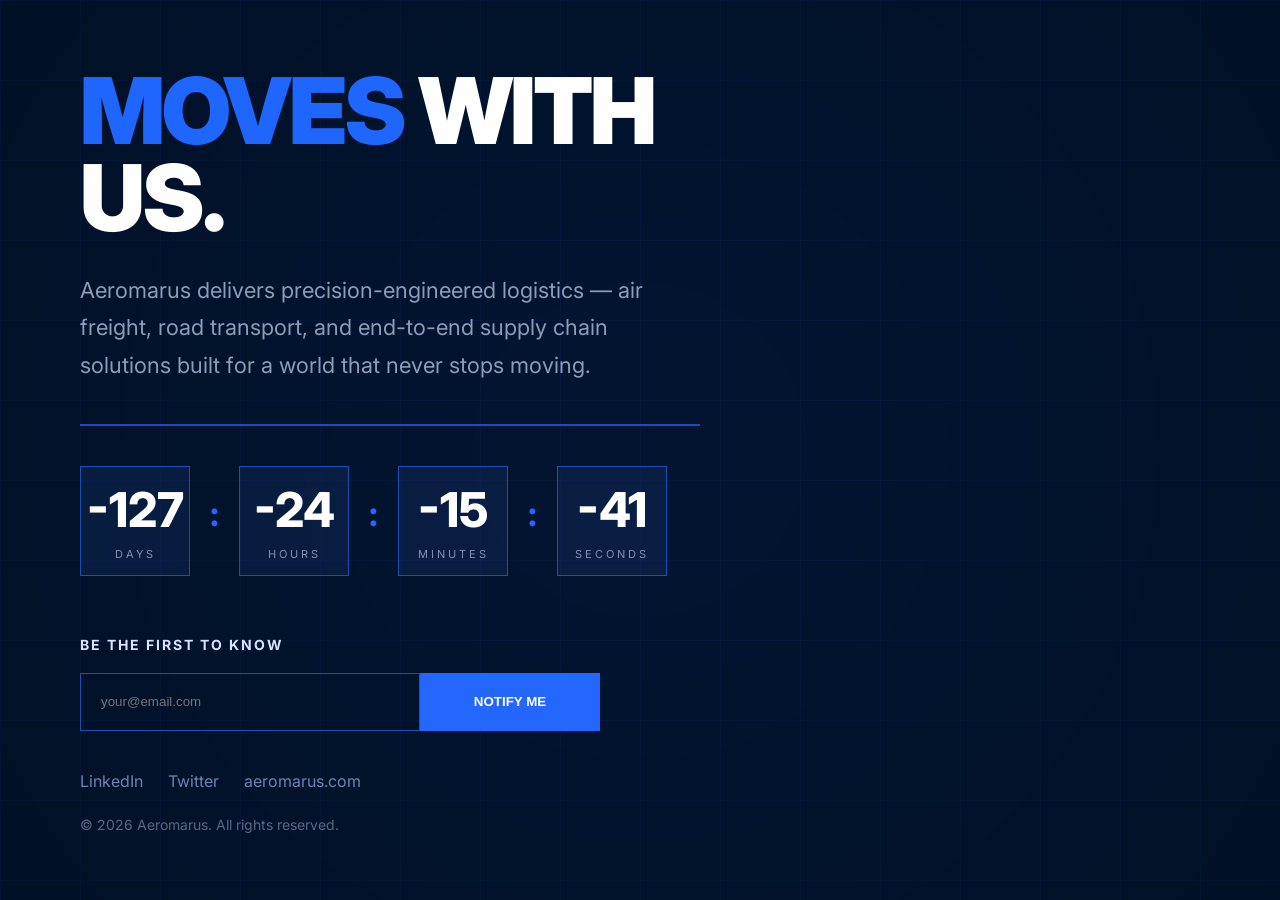
==== index.html @ 47b20eaf "initial commit" ====
<!DOCTYPE html>
<html lang="en">
<head>
  <meta charset="UTF-8" />
  <meta name="viewport" content="width=device-width, initial-scale=1.0" />
  <title>Aeromarus | Coming Soon</title>

  <link rel="stylesheet" href="./css/style.css" />

  <link
    href="https://fonts.googleapis.com/css2?family=Inter:wght@300;400;500;600;700;800;900&display=swap"
    rel="stylesheet"
  />
</head>
<body>

<div class="background-grid"></div>

<div class="container">

  <div class="content">

    <h1>
      <span class="blue">MOVES</span>
      WITH US.
    </h1>

    <p>
      Aeromarus delivers precision-engineered logistics —
      air freight, road transport, and end-to-end supply
      chain solutions built for a world that never stops moving.
    </p>

    <div class="divider"></div>

    <div class="countdown">

      <div class="time-box">
        <span id="days">12</span>
        <small>DAYS</small>
      </div>

      <div class="separator">:</div>

      <div class="time-box">
        <span id="hours">07</span>
        <small>HOURS</small>
      </div>

      <div class="separator">:</div>

      <div class="time-box">
        <span id="minutes">06</span>
        <small>MINUTES</small>
      </div>

      <div class="separator">:</div>

      <div class="time-box">
        <span id="seconds">31</span>
        <small>SECONDS</small>
      </div>

    </div>

    <h4>BE THE FIRST TO KNOW</h4>

    <form class="notify-form">
      <input
        type="email"
        placeholder="your@email.com"
      />

      <button type="submit">
        NOTIFY ME
      </button>
    </form>

    <div class="footer-links">
      <a href="#">LinkedIn</a>
      <a href="#">Twitter</a>
      <a href="#">aeromarus.com</a>
    </div>

    <div class="copyright">
      © 2026 Aeromarus. All rights reserved.
    </div>

  </div>

</div>

<script src="./js/countdown.js"></script>

</body>
</html>
---- css/style.css ----
*{
    margin:0;
    padding:0;
    box-sizing:border-box;
}

body{
    font-family:'Inter',sans-serif;
    background:#02142f;
    color:white;
    min-height:100vh;
    overflow:hidden;
    position:relative;
}

.background-grid{
    position:fixed;
    inset:0;

    background:
        linear-gradient(
            rgba(41,91,255,.15) 1px,
            transparent 1px
        ),
        linear-gradient(
            90deg,
            rgba(41,91,255,.15) 1px,
            transparent 1px
        );

    background-size:80px 80px;

    opacity:.5;
}

.background-grid::after{
    content:"";
    position:absolute;
    inset:0;

    background:
    radial-gradient(
        circle at center,
        transparent 20%,
        rgba(0,0,0,.35) 100%
    );
}

.container{
    width:100%;
    min-height:100vh;

    display:flex;
    align-items:center;
}

.content{
    max-width:700px;
    padding-left:80px;
    position:relative;
    z-index:2;
}

h1{
    font-size:92px;
    line-height:0.95;
    font-weight:900;
    letter-spacing:-3px;
    margin-bottom:30px;
}

.blue{
    color:#1f66ff;
}

p{
    max-width:620px;
    color:#8d9cb9;
    font-size:22px;
    line-height:1.7;
    margin-bottom:40px;
}

.divider{
    width:100%;
    height:2px;
    background:#174ebf;
    margin-bottom:40px;
}

.countdown{
    display:flex;
    align-items:flex-start;
    gap:20px;
    margin-bottom:60px;
}

.time-box{
    width:110px;
    height:110px;
    border:1px solid rgba(44,110,255,.6);

    display:flex;
    flex-direction:column;
    justify-content:center;
    align-items:center;

    background:rgba(20,45,95,.4);
}

.time-box span{
    font-size:48px;
    font-weight:800;
}

.time-box small{
    margin-top:8px;
    font-size:11px;
    letter-spacing:3px;
    color:#8191b3;
}

.separator{
    margin-top:25px;
    color:#2766ff;
    font-size:36px;
    font-weight:700;
}

h4{
    margin-bottom:20px;
    letter-spacing:2px;
    font-size:14px;
    color:#d9e3ff;
}

.notify-form{
    display:flex;
    width:520px;
    margin-bottom:40px;
}

.notify-form input{
    flex:1;
    height:58px;

    border:1px solid #204ea8;

    background:transparent;
    color:white;

    padding:0 20px;
}

.notify-form button{
    width:180px;

    border:none;

    background:#2367ff;
    color:white;

    font-weight:700;
    cursor:pointer;

    transition:.3s;
}

.notify-form button:hover{
    background:#3d7cff;
}

.footer-links{
    display:flex;
    gap:25px;
    margin-bottom:25px;
}

.footer-links a{
    color:#6d84b3;
    text-decoration:none;
}

.footer-links a:hover{
    color:white;
}

.copyright{
    color:#566886;
    font-size:14px;
}

@media(max-width:768px){

    body{
        overflow:auto;
    }

    .content{
        padding:40px 25px;
    }

    h1{
        font-size:56px;
    }

    p{
        font-size:16px;
    }

    .countdown{
        flex-wrap:wrap;
    }

    .notify-form{
        width:100%;
        flex-direction:column;
        gap:15px;
    }

    .notify-form button{
        width:100%;
        height:58px;
    }
}
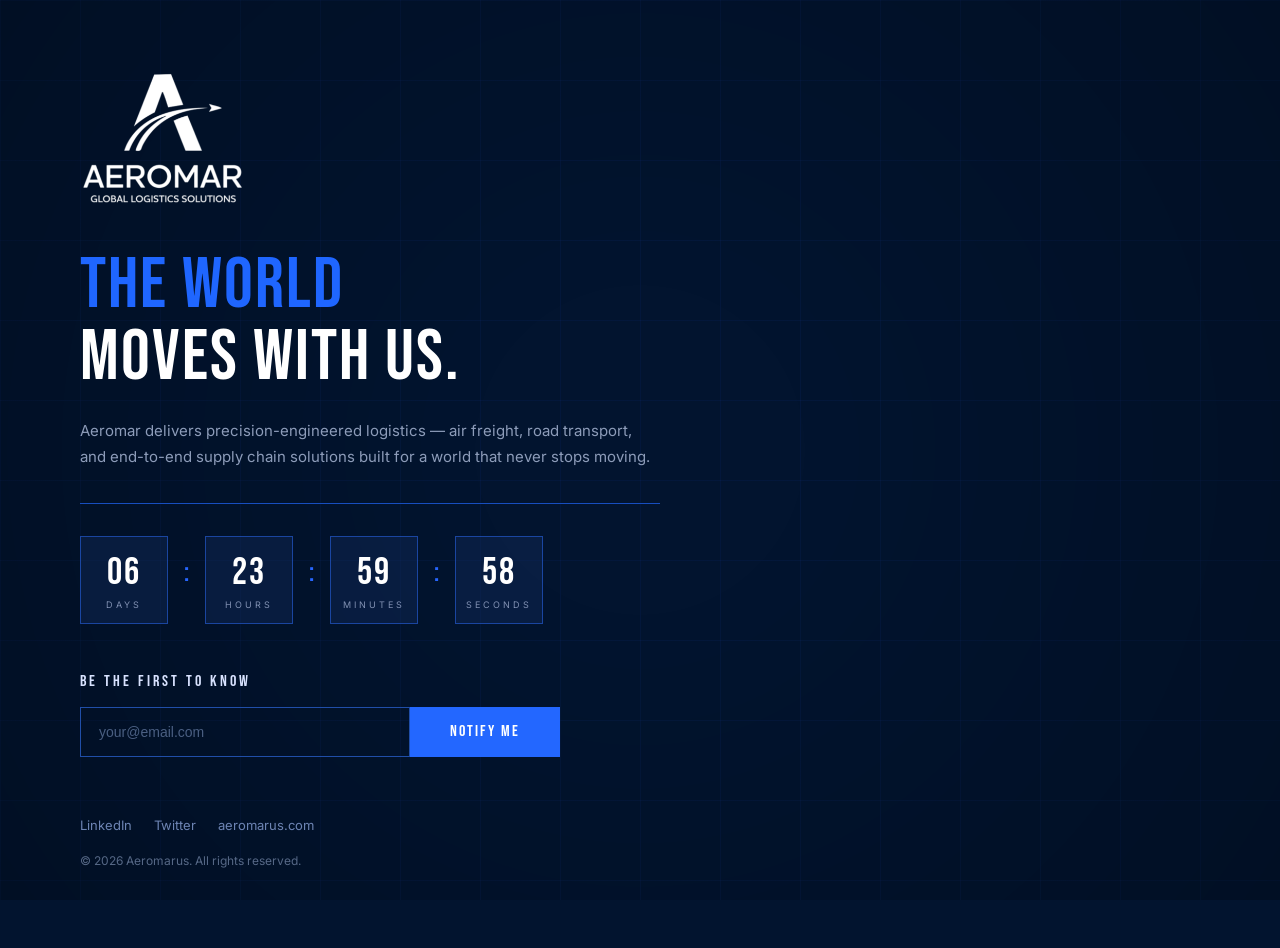
==== commit 6c7e5579: "updated countdown page" ====
--- a/index.html
+++ b/index.html
@@ -4,14 +4,8 @@
   <meta charset="UTF-8" />
   <meta name="viewport" content="width=device-width, initial-scale=1.0" />
   <title>Aeromarus | Coming Soon</title>
-
   <link rel="stylesheet" href="./css/style.css" />
-
-  <link
-    href="https://fonts.googleapis.com/css2?family=Inter:wght@300;400;500;600;700;800;900&display=swap"
-    rel="stylesheet"
-  />
-</head>
+<link href="https://fonts.googleapis.com/css2?family=Bebas+Neue&family=Inter:wght@300;400;500;600;700;800;900&display=swap" rel="stylesheet" /></head>
 <body>
 
 <div class="background-grid"></div>
@@ -20,69 +14,60 @@
 
   <div class="content">
 
-    <h1>
-      <span class="blue">MOVES</span>
-      WITH US.
+    <div class="logo-area">
+      <img src="./assets/horizontal.png" alt="Aeromarus Logo" class="logo-img" />
+    </div>
+
+    <h1 class="animate-in" style="animation-delay: 0.1s">
+      <span class="blue">THE WORLD</span><br />MOVES WITH US.
     </h1>
 
-    <p>
-      Aeromarus delivers precision-engineered logistics —
+    <p class="animate-in" style="animation-delay: 0.25s">
+      Aeromar delivers precision-engineered logistics —
       air freight, road transport, and end-to-end supply
       chain solutions built for a world that never stops moving.
     </p>
 
-    <div class="divider"></div>
+    <div class="divider animate-in" style="animation-delay: 0.35s"></div>
 
-    <div class="countdown">
-
+    <div class="countdown animate-in" style="animation-delay: 0.45s">
       <div class="time-box">
-        <span id="days">12</span>
+        <span id="days">00</span>
         <small>DAYS</small>
       </div>
-
       <div class="separator">:</div>
-
       <div class="time-box">
-        <span id="hours">07</span>
+        <span id="hours">00</span>
         <small>HOURS</small>
       </div>
-
       <div class="separator">:</div>
-
       <div class="time-box">
-        <span id="minutes">06</span>
+        <span id="minutes">00</span>
         <small>MINUTES</small>
       </div>
-
       <div class="separator">:</div>
-
       <div class="time-box">
-        <span id="seconds">31</span>
+        <span id="seconds">00</span>
         <small>SECONDS</small>
       </div>
-
     </div>
 
-    <h4>BE THE FIRST TO KNOW</h4>
+    <h4 class="animate-in" style="animation-delay: 0.55s">BE THE FIRST TO KNOW</h4>
 
-    <form class="notify-form">
-      <input
-        type="email"
-        placeholder="your@email.com"
-      />
-
-      <button type="submit">
-        NOTIFY ME
-      </button>
+    <form class="notify-form animate-in" style="animation-delay: 0.65s" onsubmit="handleSubmit(event)">
+      <input type="email" placeholder="your@email.com" id="email-input" />
+      <button type="submit">NOTIFY ME</button>
     </form>
 
-    <div class="footer-links">
+    <p class="success-msg" id="success-msg">You're on the list. We'll be in touch.</p>
+
+    <div class="footer-links animate-in" style="animation-delay: 0.75s">
       <a href="#">LinkedIn</a>
       <a href="#">Twitter</a>
       <a href="#">aeromarus.com</a>
     </div>
 
-    <div class="copyright">
+    <div class="copyright animate-in" style="animation-delay: 0.8s">
       © 2026 Aeromarus. All rights reserved.
     </div>
 
@@ -91,6 +76,17 @@
 </div>
 
 <script src="./js/countdown.js"></script>
+<script>
+  function handleSubmit(e) {
+    e.preventDefault();
+    const input = document.getElementById('email-input');
+    const msg = document.getElementById('success-msg');
+    if (input.value) {
+      msg.classList.add('visible');
+      input.value = '';
+    }
+  }
+</script>
 
 </body>
 </html>
--- a/css/style.css
+++ b/css/style.css
@@ -1,225 +1,333 @@
-*{
-    margin:0;
-    padding:0;
-    box-sizing:border-box;
-}
-
-body{
-    font-family:'Inter',sans-serif;
-    background:#02142f;
-    color:white;
-    min-height:100vh;
-    overflow:hidden;
-    position:relative;
-}
-
-.background-grid{
-    position:fixed;
-    inset:0;
-
-    background:
-        linear-gradient(
-            rgba(41,91,255,.15) 1px,
-            transparent 1px
-        ),
-        linear-gradient(
-            90deg,
-            rgba(41,91,255,.15) 1px,
-            transparent 1px
-        );
-
-    background-size:80px 80px;
-
-    opacity:.5;
-}
-
-.background-grid::after{
-    content:"";
-    position:absolute;
-    inset:0;
-
-    background:
-    radial-gradient(
-        circle at center,
-        transparent 20%,
-        rgba(0,0,0,.35) 100%
-    );
-}
-
-.container{
-    width:100%;
-    min-height:100vh;
-
-    display:flex;
-    align-items:center;
-}
-
-.content{
-    max-width:700px;
-    padding-left:80px;
-    position:relative;
-    z-index:2;
-}
-
-h1{
-    font-size:92px;
-    line-height:0.95;
-    font-weight:900;
-    letter-spacing:-3px;
-    margin-bottom:30px;
-}
-
-.blue{
-    color:#1f66ff;
-}
-
-p{
-    max-width:620px;
-    color:#8d9cb9;
-    font-size:22px;
-    line-height:1.7;
-    margin-bottom:40px;
-}
-
-.divider{
-    width:100%;
-    height:2px;
-    background:#174ebf;
-    margin-bottom:40px;
-}
-
-.countdown{
-    display:flex;
-    align-items:flex-start;
-    gap:20px;
-    margin-bottom:60px;
-}
-
-.time-box{
-    width:110px;
-    height:110px;
-    border:1px solid rgba(44,110,255,.6);
-
-    display:flex;
-    flex-direction:column;
-    justify-content:center;
-    align-items:center;
-
-    background:rgba(20,45,95,.4);
-}
-
-.time-box span{
-    font-size:48px;
-    font-weight:800;
-}
-
-.time-box small{
-    margin-top:8px;
-    font-size:11px;
-    letter-spacing:3px;
-    color:#8191b3;
-}
-
-.separator{
-    margin-top:25px;
-    color:#2766ff;
-    font-size:36px;
-    font-weight:700;
-}
-
-h4{
-    margin-bottom:20px;
-    letter-spacing:2px;
-    font-size:14px;
-    color:#d9e3ff;
-}
-
-.notify-form{
-    display:flex;
-    width:520px;
-    margin-bottom:40px;
-}
-
-.notify-form input{
-    flex:1;
-    height:58px;
-
-    border:1px solid #204ea8;
-
-    background:transparent;
-    color:white;
-
-    padding:0 20px;
-}
-
-.notify-form button{
-    width:180px;
-
-    border:none;
-
-    background:#2367ff;
-    color:white;
-
-    font-weight:700;
-    cursor:pointer;
-
-    transition:.3s;
-}
-
-.notify-form button:hover{
-    background:#3d7cff;
-}
-
-.footer-links{
-    display:flex;
-    gap:25px;
-    margin-bottom:25px;
-}
-
-.footer-links a{
-    color:#6d84b3;
-    text-decoration:none;
-}
-
-.footer-links a:hover{
-    color:white;
-}
-
-.copyright{
-    color:#566886;
-    font-size:14px;
-}
-
-@media(max-width:768px){
-
-    body{
-        overflow:auto;
-    }
-
-    .content{
-        padding:40px 25px;
-    }
-
-    h1{
-        font-size:56px;
-    }
-
-    p{
-        font-size:16px;
-    }
-
-    .countdown{
-        flex-wrap:wrap;
-    }
-
-    .notify-form{
-        width:100%;
-        flex-direction:column;
-        gap:15px;
-    }
-
-    .notify-form button{
-        width:100%;
-        height:58px;
-    }
+* {
+  margin: 0;
+  padding: 0;
+  box-sizing: border-box;
+}
+
+body {
+  font-family: 'Inter', sans-serif;
+  background: #02142f;
+  color: white;
+  min-height: 100vh;
+  overflow-y: auto;
+  position: relative;
+}
+
+/* ── Grid background ── */
+.background-grid {
+  position: fixed;
+  inset: 0;
+  background:
+    linear-gradient(rgba(41, 91, 255, 0.12) 1px, transparent 1px),
+    linear-gradient(90deg, rgba(41, 91, 255, 0.12) 1px, transparent 1px);
+  background-size: 80px 80px;
+  opacity: 0.5;
+  pointer-events: none;
+}
+
+.background-grid::after {
+  content: "";
+  position: absolute;
+  inset: 0;
+  background: radial-gradient(circle at center, transparent 20%, rgba(0, 0, 0, 0.45) 100%);
+}
+
+/* ── Layout ── */
+.container {
+  width: 100%;
+  min-height: 100vh;
+  display: flex;
+  align-items: flex-start;
+}
+
+.content {
+  max-width: 760px;
+  padding: 70px 80px 80px 80px;
+  position: relative;
+  z-index: 2;
+}
+
+/* ── Logo area ── */
+.logo-area {
+  width: 380px;
+  height: 140px;
+  margin-bottom: 40px;
+  display: flex;
+  align-items: center;
+}
+
+
+.logo-img {
+  max-width: 100%;
+  max-height: 100%;
+  object-fit: contain;
+}
+
+/* ── Animations ── */
+@keyframes fadeUp {
+  from {
+    opacity: 0;
+    transform: translateY(24px);
+  }
+  to {
+    opacity: 1;
+    transform: translateY(0);
+  }
+}
+
+@keyframes pulse-border {
+  0%, 100% { border-color: rgba(44, 110, 255, 0.4); }
+  50%       { border-color: rgba(44, 110, 255, 0.85); }
+}
+
+@keyframes divider-grow {
+  from { width: 0; }
+  to   { width: 100%; }
+}
+
+.animate-in {
+  opacity: 0;
+  animation: fadeUp 0.7s ease forwards;
+}
+
+/* ── Typography ── */
+h1 {
+  font-family: 'Bebas Neue', sans-serif;
+  font-size: 72px;
+  line-height: 1;
+  font-weight: 400;
+  letter-spacing: 2px;
+  margin-bottom: 24px;
+}
+
+.blue {
+  color: #1f66ff;
+}
+
+p {
+  max-width: 580px;
+  color: #8d9cb9;
+  font-size: 15px;
+  line-height: 1.75;
+  margin-bottom: 32px;
+}
+
+/* ── Divider ── */
+.divider {
+  height: 1px;
+  background: #174ebf;
+  margin-bottom: 32px;
+  animation: fadeUp 0.7s ease forwards, divider-grow 0.9s ease forwards;
+  animation-delay: 0.35s, 0.35s;
+}
+
+/* ── Countdown ── */
+.countdown {
+  display: flex;
+  align-items: flex-start;
+  gap: 16px;
+  margin-bottom: 48px;
+}
+
+.time-box {
+  width: 88px;
+  height: 88px;
+  border: 1px solid rgba(44, 110, 255, 0.5);
+  display: flex;
+  flex-direction: column;
+  justify-content: center;
+  align-items: center;
+  background: rgba(20, 45, 95, 0.4);
+  animation: pulse-border 3s ease-in-out infinite;
+  transition: transform 0.15s ease, background 0.3s ease;
+}
+
+.time-box:hover {
+  transform: translateY(-3px);
+  background: rgba(20, 45, 95, 0.65);
+}
+
+.time-box span {
+  font-family: 'Bebas Neue', sans-serif;
+  font-size: 38px;
+  font-weight: 400;
+  letter-spacing: 2px;
+  transition: color 0.2s ease;
+}
+
+.time-box:hover span {
+  color: #4d8fff;
+}
+
+.time-box small {
+  margin-top: 4px;
+  font-size: 9px;
+  letter-spacing: 3px;
+  color: #8191b3;
+}
+
+.separator {
+  margin-top: 20px;
+  color: #2766ff;
+  font-family: 'Bebas Neue', sans-serif;
+  font-size: 28px;
+  font-weight: 400;
+}
+
+/* ── Form ── */
+h4 {
+  font-family: 'Bebas Neue', sans-serif;
+  font-size: 16px;
+  font-weight: 400;
+  letter-spacing: 3px;
+  color: #d9e3ff;
+  margin-bottom: 16px;
+}
+
+.notify-form {
+  display: flex;
+  width: 480px;
+  margin-bottom: 14px;
+}
+
+.notify-form input {
+  flex: 1;
+  height: 50px;
+  border: 1px solid #204ea8;
+  background: transparent;
+  color: white;
+  padding: 0 18px;
+  font-size: 14px;
+  outline: none;
+  transition: border-color 0.3s ease;
+}
+
+.notify-form input::placeholder {
+  color: #4a5f82;
+}
+
+.notify-form input:focus {
+  border-color: #2766ff;
+}
+
+.notify-form button {
+  width: 150px;
+  border: none;
+  background: #2367ff;
+  color: white;
+  font-family: 'Bebas Neue', sans-serif;
+  font-size: 16px;
+  letter-spacing: 2px;
+  cursor: pointer;
+  transition: background 0.3s ease, transform 0.15s ease;
+}
+
+.notify-form button:hover {
+  background: #3d7cff;
+  transform: translateX(2px);
+}
+
+.notify-form button:active {
+  transform: scale(0.98);
+}
+
+/* ── Success message ── */
+.success-msg {
+  font-size: 13px;
+  color: #4d8fff;
+  margin-bottom: 28px;
+  height: 18px;
+  opacity: 0;
+  transform: translateY(6px);
+  transition: opacity 0.4s ease, transform 0.4s ease;
+}
+
+.success-msg.visible {
+  opacity: 1;
+  transform: translateY(0);
+}
+
+/* ── Footer ── */
+.footer-links {
+  display: flex;
+  gap: 22px;
+  margin-bottom: 20px;
+}
+
+.footer-links a {
+  color: #6d84b3;
+  text-decoration: none;
+  font-size: 13px;
+  transition: color 0.25s ease;
+  position: relative;
+}
+
+.footer-links a::after {
+  content: '';
+  position: absolute;
+  left: 0;
+  bottom: -2px;
+  width: 0;
+  height: 1px;
+  background: #2766ff;
+  transition: width 0.3s ease;
+}
+
+.footer-links a:hover {
+  color: white;
+}
+
+.footer-links a:hover::after {
+  width: 100%;
+}
+
+.copyright {
+  color: #566886;
+  font-size: 12px;
+}
+
+/* ── Responsive ── */
+@media (max-width: 768px) {
+  .content {
+    padding: 36px 22px 56px;
+  }
+
+  .logo-area {
+    width: 200px;
+    height: 90px;
+    margin-bottom: 36px;
+  }
+
+  h1 {
+    font-size: 52px;
+  }
+
+  p {
+    font-size: 14px;
+  }
+
+  .countdown {
+    flex-wrap: wrap;
+    gap: 10px;
+  }
+
+  .time-box {
+    width: 76px;
+    height: 76px;
+  }
+
+  .time-box span {
+    font-size: 30px;
+  }
+
+  .notify-form {
+    width: 100%;
+    flex-direction: column;
+    gap: 10px;
+  }
+
+  .notify-form button {
+    width: 100%;
+    height: 50px;
+  }
 }
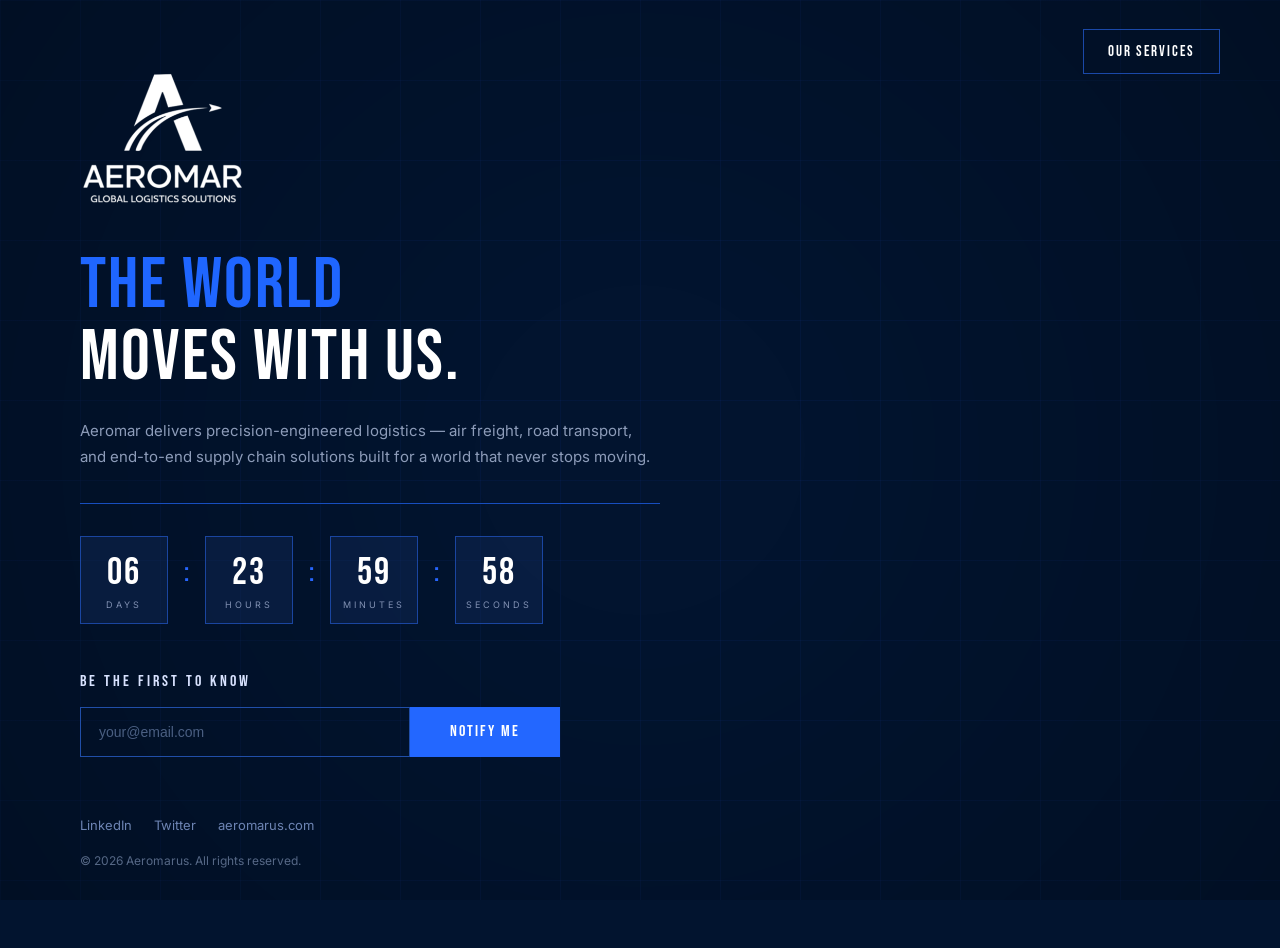
==== commit 688cd77d: "edits" ====
--- a/index.html
+++ b/index.html
@@ -10,6 +10,12 @@
 
 <div class="background-grid"></div>
 
+<div class="top-nav">
+    <a href="services.html" class="services-btn">
+        OUR SERVICES
+    </a>
+</div>
+
 <div class="container">
 
   <div class="content">
@@ -17,6 +23,8 @@
     <div class="logo-area">
       <img src="./assets/horizontal.png" alt="Aeromarus Logo" class="logo-img" />
     </div>
+
+    
 
     <h1 class="animate-in" style="animation-delay: 0.1s">
       <span class="blue">THE WORLD</span><br />MOVES WITH US.
--- a/css/style.css
+++ b/css/style.css
@@ -47,6 +47,30 @@
   z-index: 2;
 }
 
+.top-nav {
+    position: absolute;
+    top: 40px;
+    right: 60px;
+    z-index: 10;
+}
+
+.services-btn {
+    text-decoration: none;
+    color: white;
+    border: 1px solid rgba(44,110,255,.6);
+    padding: 12px 24px;
+    font-family: 'Bebas Neue', sans-serif;
+    letter-spacing: 2px;
+    font-size: 15px;
+    transition: .3s;
+}
+
+.services-btn:hover {
+    background: #2367ff;
+    border-color: #2367ff;
+    transform: translateY(-2px);
+}
+
 /* ── Logo area ── */
 .logo-area {
   width: 380px;
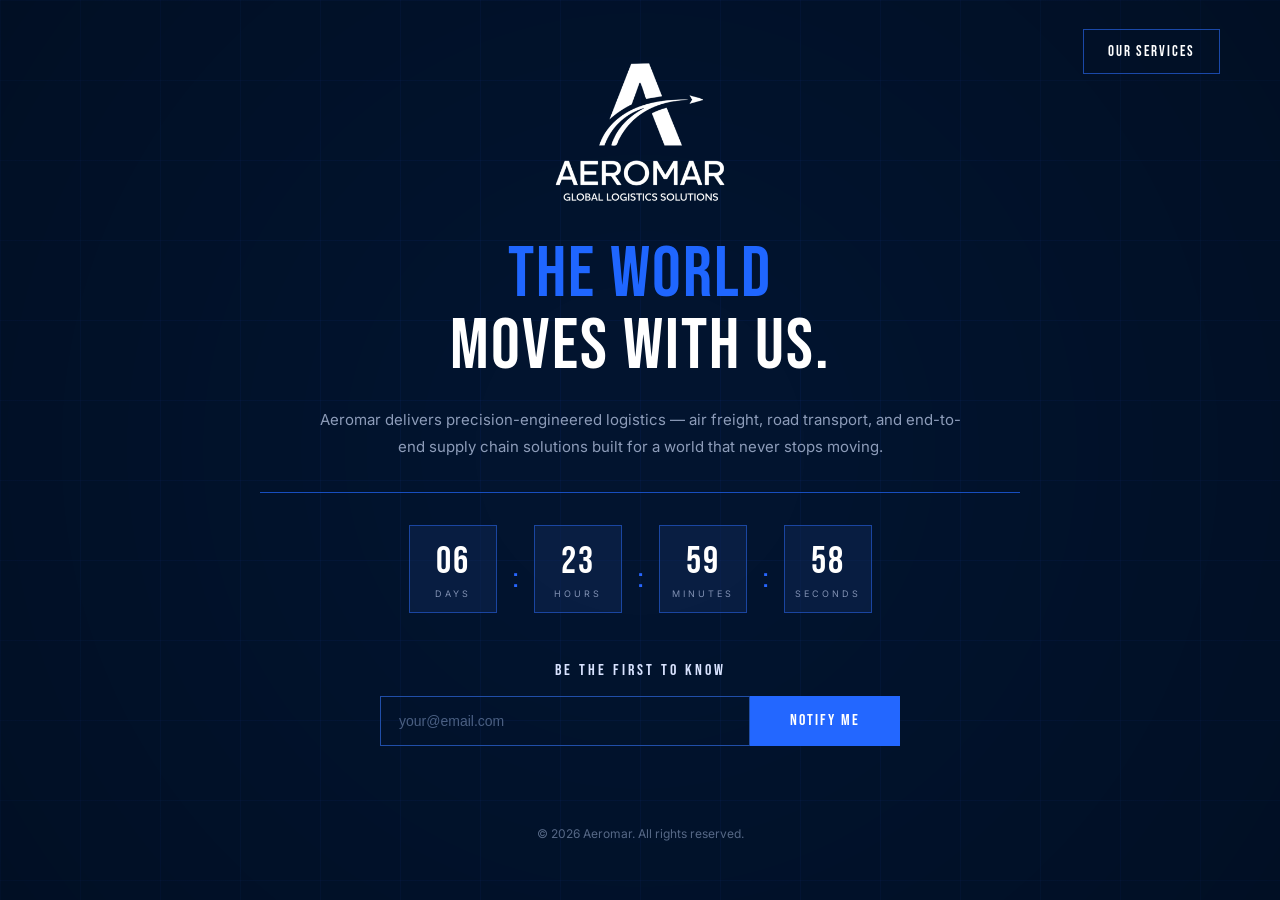
==== commit 5cae2e29: "chnages" ====
--- a/index.html
+++ b/index.html
@@ -70,13 +70,10 @@
     <p class="success-msg" id="success-msg">You're on the list. We'll be in touch.</p>
 
     <div class="footer-links animate-in" style="animation-delay: 0.75s">
-      <a href="#">LinkedIn</a>
-      <a href="#">Twitter</a>
-      <a href="#">aeromarus.com</a>
     </div>
 
     <div class="copyright animate-in" style="animation-delay: 0.8s">
-      © 2026 Aeromarus. All rights reserved.
+      © 2026 Aeromar. All rights reserved.
     </div>
 
   </div>
--- a/css/style.css
+++ b/css/style.css
@@ -36,13 +36,22 @@
 .container {
   width: 100%;
   min-height: 100vh;
-  display: flex;
-  align-items: flex-start;
+
+  display: flex;
+  justify-content: center;
+  align-items: center;
+
+  padding: 40px;
 }
 
 .content {
+  width: 100%;
   max-width: 760px;
-  padding: 70px 80px 80px 80px;
+
+  text-align: center;
+
+  padding: 0;
+
   position: relative;
   z-index: 2;
 }
@@ -73,10 +82,13 @@
 
 /* ── Logo area ── */
 .logo-area {
-  width: 380px;
-  height: 140px;
-  margin-bottom: 40px;
-  display: flex;
+  width: 420px;
+  height: 150px;
+
+  margin: 0 auto 30px;
+
+  display: flex;
+  justify-content: center;
   align-items: center;
 }
 
@@ -129,18 +141,18 @@
 }
 
 p {
-  max-width: 580px;
+  max-width: 650px;
   color: #8d9cb9;
   font-size: 15px;
   line-height: 1.75;
-  margin-bottom: 32px;
+  margin: 0 auto 32px;
 }
 
 /* ── Divider ── */
 .divider {
   height: 1px;
   background: #174ebf;
-  margin-bottom: 32px;
+  margin: 0 auto 32px;
   animation: fadeUp 0.7s ease forwards, divider-grow 0.9s ease forwards;
   animation-delay: 0.35s, 0.35s;
 }
@@ -148,7 +160,8 @@
 /* ── Countdown ── */
 .countdown {
   display: flex;
-  align-items: flex-start;
+    justify-content: center;
+  align-items: center;
   gap: 16px;
   margin-bottom: 48px;
 }
@@ -210,8 +223,9 @@
 
 .notify-form {
   display: flex;
-  width: 480px;
-  margin-bottom: 14px;
+  width: 100%;
+  max-width : 520px;
+  margin: 0 auto 14px;
 }
 
 .notify-form input {
@@ -274,6 +288,7 @@
 /* ── Footer ── */
 .footer-links {
   display: flex;
+  justify-content : center ;
   gap: 22px;
   margin-bottom: 20px;
 }
@@ -307,6 +322,7 @@
 
 .copyright {
   color: #566886;
+  text-align : center ;
   font-size: 12px;
 }
 
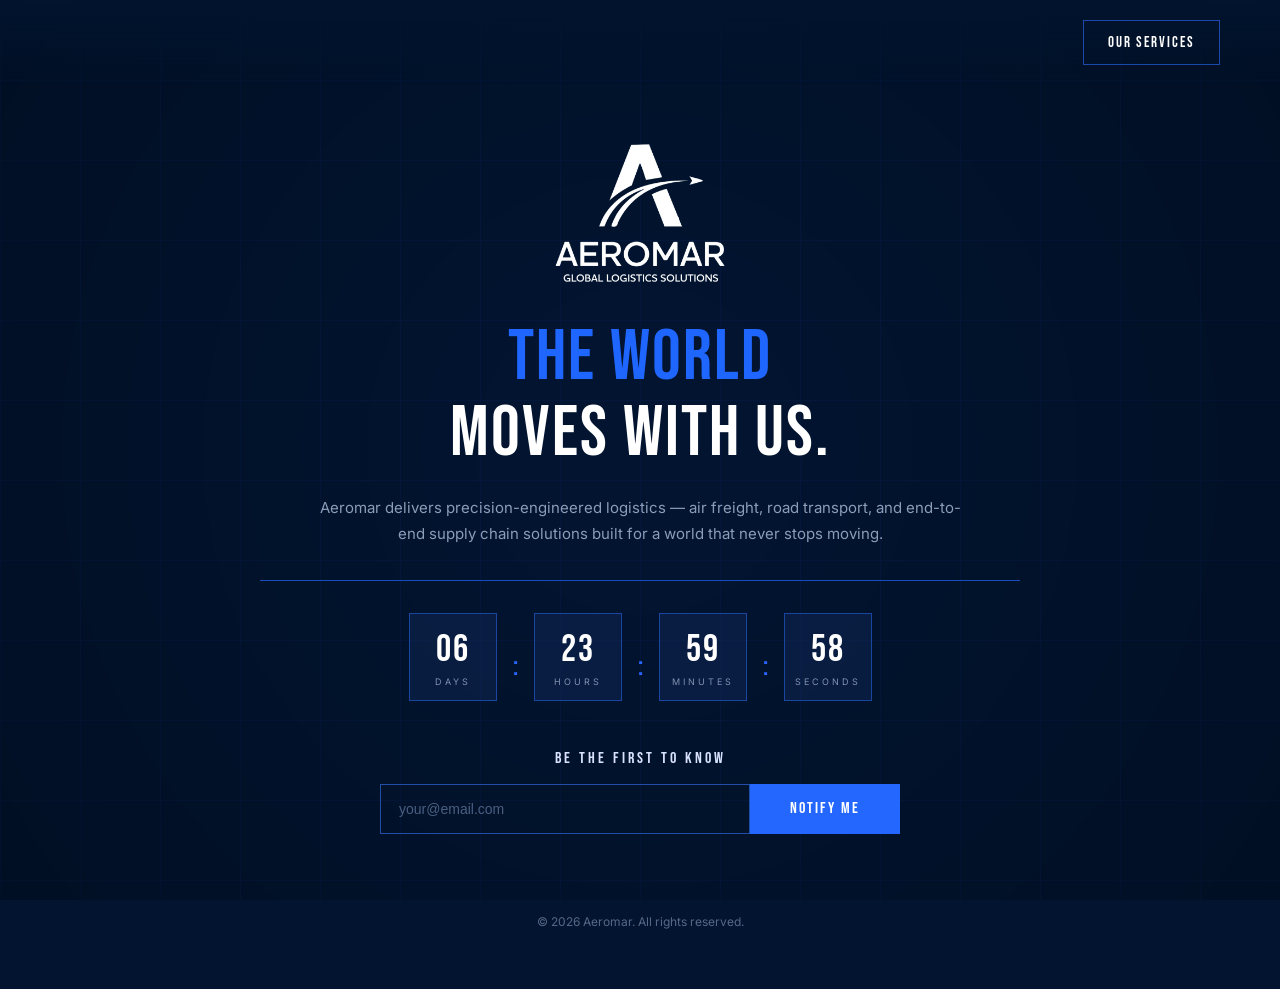
==== commit 530274c8: "final" ====
--- a/index.html
+++ b/index.html
@@ -5,26 +5,22 @@
   <meta name="viewport" content="width=device-width, initial-scale=1.0" />
   <title>Aeromarus | Coming Soon</title>
   <link rel="stylesheet" href="./css/style.css" />
-<link href="https://fonts.googleapis.com/css2?family=Bebas+Neue&family=Inter:wght@300;400;500;600;700;800;900&display=swap" rel="stylesheet" /></head>
+  <link href="https://fonts.googleapis.com/css2?family=Bebas+Neue&family=Inter:wght@300;400;500;600;700;800;900&display=swap" rel="stylesheet" />
+</head>
 <body>
 
 <div class="background-grid"></div>
 
-<div class="top-nav">
-    <a href="services.html" class="services-btn">
-        OUR SERVICES
-    </a>
-</div>
+<nav class="top-nav">
+  <a href="services.html" class="services-btn">OUR SERVICES</a>
+</nav>
 
 <div class="container">
-
   <div class="content">
 
     <div class="logo-area">
       <img src="./assets/horizontal.png" alt="Aeromarus Logo" class="logo-img" />
     </div>
-
-    
 
     <h1 class="animate-in" style="animation-delay: 0.1s">
       <span class="blue">THE WORLD</span><br />MOVES WITH US.
@@ -69,15 +65,13 @@
 
     <p class="success-msg" id="success-msg">You're on the list. We'll be in touch.</p>
 
-    <div class="footer-links animate-in" style="animation-delay: 0.75s">
-    </div>
+    <div class="footer-links animate-in" style="animation-delay: 0.75s"></div>
 
     <div class="copyright animate-in" style="animation-delay: 0.8s">
       © 2026 Aeromar. All rights reserved.
     </div>
 
   </div>
-
 </div>
 
 <script src="./js/countdown.js"></script>
--- a/css/style.css
+++ b/css/style.css
@@ -10,10 +10,9 @@
   color: white;
   min-height: 100vh;
   overflow-y: auto;
-  position: relative;
-}
-
-/* ── Grid background ── */
+  position: static;
+}
+
 .background-grid {
   position: fixed;
   inset: 0;
@@ -32,66 +31,61 @@
   background: radial-gradient(circle at center, transparent 20%, rgba(0, 0, 0, 0.45) 100%);
 }
 
-/* ── Layout ── */
+.top-nav {
+  position: fixed;
+  top: 0;
+  left: 0;
+  right: 0;
+  z-index: 1000;
+  display: flex;
+  justify-content: flex-end;
+  padding: 20px 60px;
+  background: linear-gradient(to bottom, rgba(2, 20, 47, 0.95) 0%, transparent 100%);
+}
+
+.services-btn {
+  text-decoration: none;
+  color: white;
+  border: 1px solid rgba(44, 110, 255, .6);
+  padding: 12px 24px;
+  font-family: 'Bebas Neue', sans-serif;
+  letter-spacing: 2px;
+  font-size: 15px;
+  transition: .3s;
+  white-space: nowrap;
+}
+
+.services-btn:hover {
+  background: #2367ff;
+  border-color: #2367ff;
+  transform: translateY(-2px);
+}
+
 .container {
   width: 100%;
   min-height: 100vh;
-
   display: flex;
   justify-content: center;
   align-items: center;
-
-  padding: 40px;
+  padding: 140px 40px 60px;
 }
 
 .content {
   width: 100%;
   max-width: 760px;
-
   text-align: center;
-
-  padding: 0;
-
   position: relative;
   z-index: 2;
 }
 
-.top-nav {
-    position: absolute;
-    top: 40px;
-    right: 60px;
-    z-index: 10;
-}
-
-.services-btn {
-    text-decoration: none;
-    color: white;
-    border: 1px solid rgba(44,110,255,.6);
-    padding: 12px 24px;
-    font-family: 'Bebas Neue', sans-serif;
-    letter-spacing: 2px;
-    font-size: 15px;
-    transition: .3s;
-}
-
-.services-btn:hover {
-    background: #2367ff;
-    border-color: #2367ff;
-    transform: translateY(-2px);
-}
-
-/* ── Logo area ── */
 .logo-area {
-  width: 420px;
+  width: min(420px, 80%);
   height: 150px;
-
   margin: 0 auto 30px;
-
   display: flex;
   justify-content: center;
   align-items: center;
 }
-
 
 .logo-img {
   max-width: 100%;
@@ -99,16 +93,9 @@
   object-fit: contain;
 }
 
-/* ── Animations ── */
 @keyframes fadeUp {
-  from {
-    opacity: 0;
-    transform: translateY(24px);
-  }
-  to {
-    opacity: 1;
-    transform: translateY(0);
-  }
+  from { opacity: 0; transform: translateY(24px); }
+  to   { opacity: 1; transform: translateY(0); }
 }
 
 @keyframes pulse-border {
@@ -126,11 +113,10 @@
   animation: fadeUp 0.7s ease forwards;
 }
 
-/* ── Typography ── */
 h1 {
   font-family: 'Bebas Neue', sans-serif;
-  font-size: 72px;
-  line-height: 1;
+  font-size: clamp(40px, 9vw, 72px);
+  line-height: 1.05;
   font-weight: 400;
   letter-spacing: 2px;
   margin-bottom: 24px;
@@ -148,7 +134,6 @@
   margin: 0 auto 32px;
 }
 
-/* ── Divider ── */
 .divider {
   height: 1px;
   background: #174ebf;
@@ -157,13 +142,13 @@
   animation-delay: 0.35s, 0.35s;
 }
 
-/* ── Countdown ── */
 .countdown {
   display: flex;
-    justify-content: center;
+  justify-content: center;
   align-items: center;
   gap: 16px;
   margin-bottom: 48px;
+  flex-wrap: wrap;
 }
 
 .time-box {
@@ -211,7 +196,6 @@
   font-weight: 400;
 }
 
-/* ── Form ── */
 h4 {
   font-family: 'Bebas Neue', sans-serif;
   font-size: 16px;
@@ -224,7 +208,7 @@
 .notify-form {
   display: flex;
   width: 100%;
-  max-width : 520px;
+  max-width: 520px;
   margin: 0 auto 14px;
 }
 
@@ -238,6 +222,7 @@
   font-size: 14px;
   outline: none;
   transition: border-color 0.3s ease;
+  min-width: 0;
 }
 
 .notify-form input::placeholder {
@@ -250,6 +235,7 @@
 
 .notify-form button {
   width: 150px;
+  flex-shrink: 0;
   border: none;
   background: #2367ff;
   color: white;
@@ -269,7 +255,6 @@
   transform: scale(0.98);
 }
 
-/* ── Success message ── */
 .success-msg {
   font-size: 13px;
   color: #4d8fff;
@@ -285,12 +270,12 @@
   transform: translateY(0);
 }
 
-/* ── Footer ── */
 .footer-links {
   display: flex;
-  justify-content : center ;
+  justify-content: center;
   gap: 22px;
   margin-bottom: 20px;
+  flex-wrap: wrap;
 }
 
 .footer-links a {
@@ -322,33 +307,44 @@
 
 .copyright {
   color: #566886;
-  text-align : center ;
+  text-align: center;
   font-size: 12px;
 }
 
-/* ── Responsive ── */
+/* ── Tablet ── */
 @media (max-width: 768px) {
-  .content {
-    padding: 36px 22px 56px;
+  .top-nav {
+    position: static;
+    display: flex;
+    justify-content: center;
+    padding: 16px 24px;
+  }
+
+  .services-btn {
+    font-size: 12px;
+    padding: 10px 16px;
+    letter-spacing: 1.5px;
+  }
+
+  .container {
+    padding: 100px 24px 60px;
+    align-items: flex-start;
   }
 
   .logo-area {
-    width: 200px;
-    height: 90px;
-    margin-bottom: 36px;
-  }
-
-  h1 {
-    font-size: 52px;
+    width: min(280px, 75%);
+    height: 100px;
+    margin-bottom: 24px;
   }
 
   p {
     font-size: 14px;
+    padding: 0 4px;
   }
 
   .countdown {
-    flex-wrap: wrap;
     gap: 10px;
+    margin-bottom: 36px;
   }
 
   .time-box {
@@ -360,14 +356,103 @@
     font-size: 30px;
   }
 
+  .separator {
+    font-size: 22px;
+    margin-top: 16px;
+  }
+
+  @media (max-width: 768px) {
   .notify-form {
-    width: 100%;
     flex-direction: column;
     gap: 10px;
+    max-width: 100%;
+    align-items: stretch;
+  }
+
+  .notify-form input {
+    width: 100% !important;
+    height: 54px !important;
+    min-height: 54px !important;
+    font-size: 16px !important;
+    padding: 0 18px !important;
+    box-sizing: border-box !important;
   }
 
   .notify-form button {
-    width: 100%;
-    height: 50px;
+    width: 100% !important;
+    height: 54px !important;
+    min-height: 54px !important;
+  }
+}
+}
+
+/* ── Mobile ── */
+@media (max-width: 480px) {
+  .top-nav {
+    padding: 14px 18px;
+    justify-content: center;
+  }
+
+  .container {
+    padding: 90px 18px 50px;
+  }
+
+  .logo-area {
+    width: min(220px, 70%);
+    height: 80px;
+    margin-bottom: 20px;
+  }
+
+  .countdown {
+    gap: 8px;
+  }
+
+  .time-box {
+    width: 66px;
+    height: 66px;
+  }
+
+  .time-box span {
+    font-size: 26px;
+  }
+
+  .time-box small {
+    font-size: 8px;
+    letter-spacing: 2px;
+  }
+
+  .separator {
+    font-size: 18px;
+    margin-top: 12px;
+  }
+
+  h4 {
+    font-size: 13px;
+    letter-spacing: 2px;
+  }
+
+  .footer-links {
+    gap: 14px;
+  }
+
+  .copyright {
+    font-size: 11px;
+    padding: 0 10px;
+  }
+}
+
+/* ── Very small screens ── */
+@media (max-width: 360px) {
+  .time-box {
+    width: 58px;
+    height: 58px;
+  }
+
+  .time-box span {
+    font-size: 22px;
+  }
+
+  .separator {
+    font-size: 16px;
   }
 }
